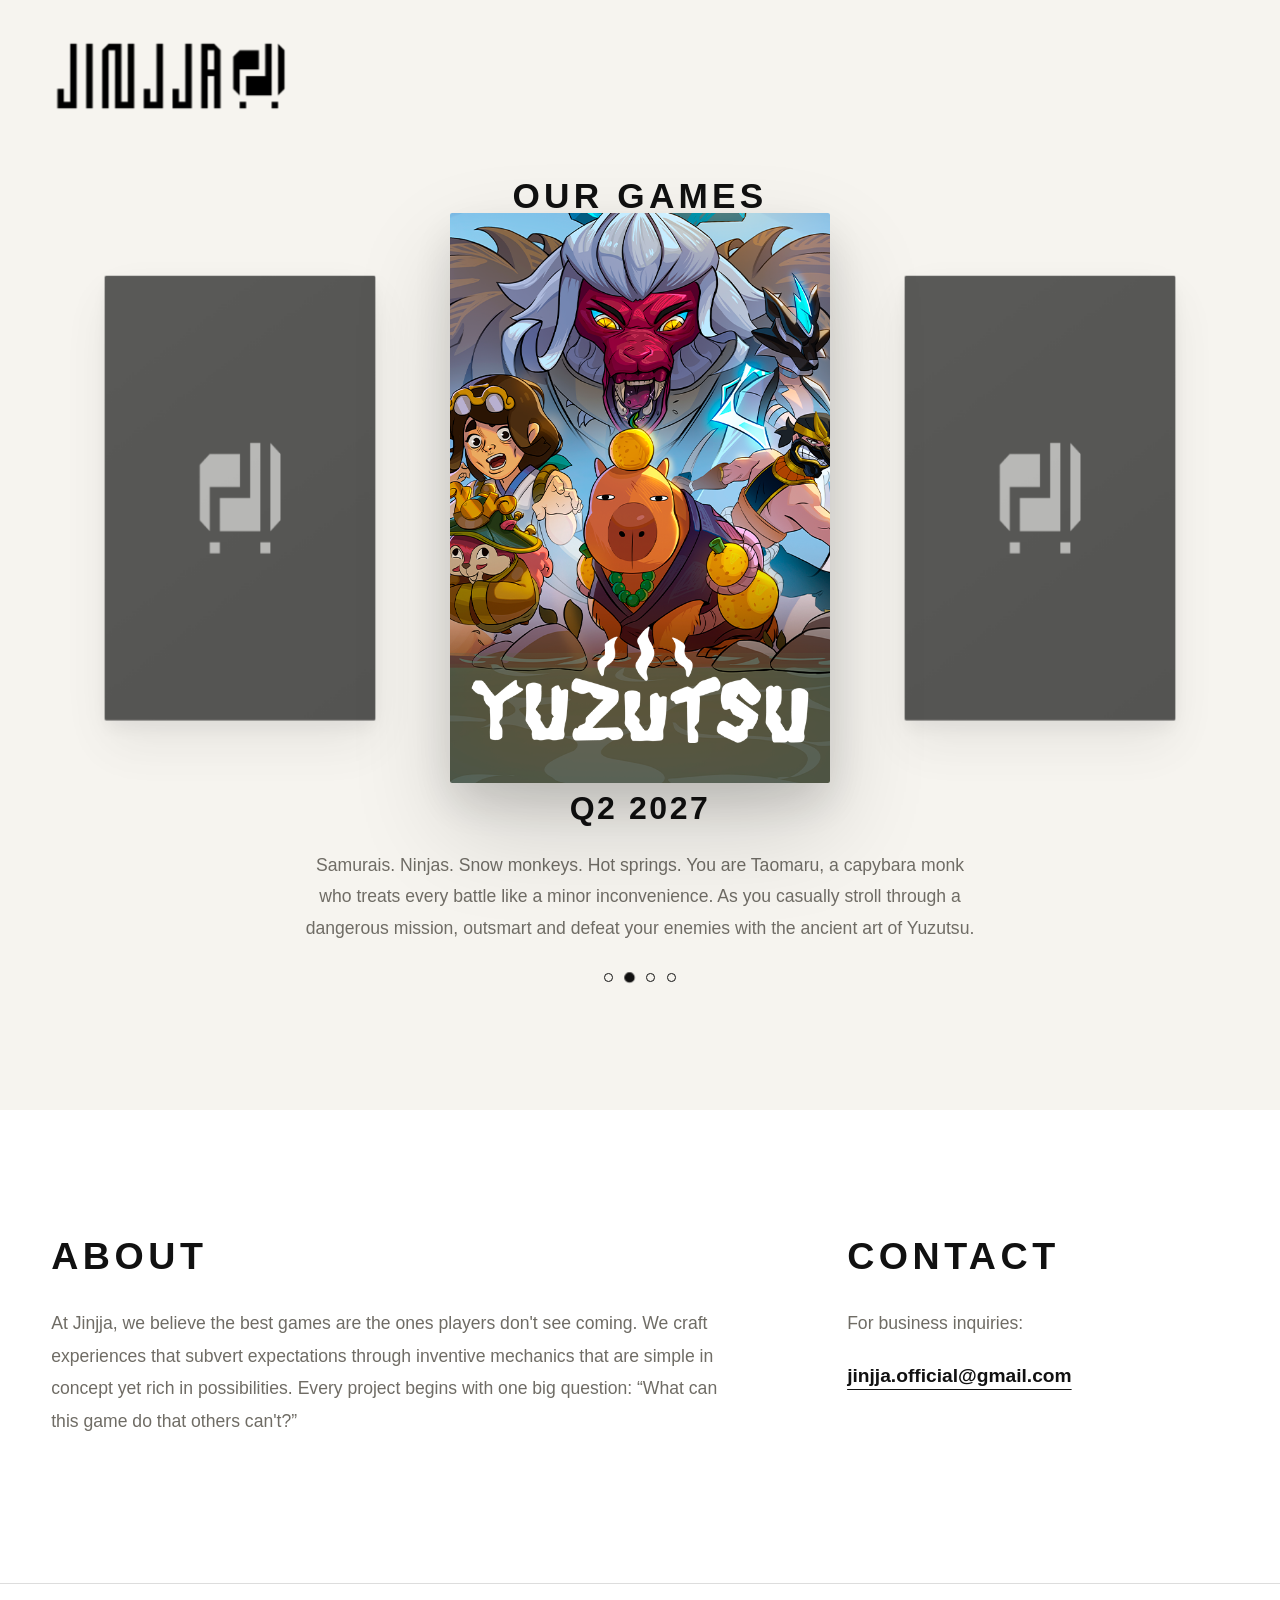
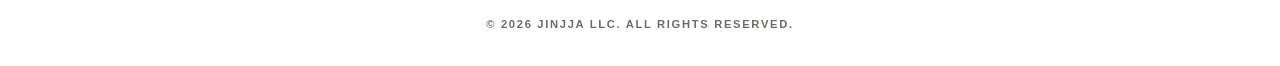
==== index.html @ f7dde22a "Home Page" ====
<!DOCTYPE html>
<html lang="en">
<head>
    <meta charset="UTF-8">

    <meta
        name="viewport"
        content="width=device-width, initial-scale=1.0"
    >

    <meta
        name="description"
        content="JINJJA is an independent game studio creating unexpected games with inventive mechanics."
    >

    <title>JINJJA</title>

    <link rel="stylesheet" href="style.css">
    <script src="script.js" defer></script>
</head>

<body>
    <!-- Studio logo -->
    <header class="site-header">
        <a
            class="site-logo"
            href="#top"
            aria-label="Return to the top of the JINJJA homepage"
        >
            <img
                src="assets/images/jinjja-logo.png"
                alt="JINJJA"
            >
        </a>
    </header>

    <main id="top">
        <!-- Games -->
        <section
            class="games"
            aria-labelledby="games-title"
        >
            <div class="section-container">
                <h1
                    id="games-title"
                    class="section-title"
                >
                    Our Games
                </h1>

                <div class="game-carousel">
                    <!-- Previous button -->
                    <button
                        class="carousel-button carousel-button--previous"
                        type="button"
                        aria-label="Show previous game"
                    >
                        <span aria-hidden="true">←</span>
                    </button>

                    <!-- Carousel cards -->
                    <div
                        class="carousel-viewport"
                        aria-live="polite"
                    >
                        <div class="carousel-track">
                            <!-- Unannounced game -->
                            <article
                                class="game-card game-card--placeholder"
                                data-game-title="Unannounced Game"
                                data-game-description="A future Jinjja project."
                                aria-label="Unannounced game"
                            >
                                <div class="game-card__placeholder">
                                    <img
                                    class="game-card__placeholder-logo"
                                    src="assets/images/jinjja-label.png"
                                    alt=""
                                    aria-hidden="true"
                                    >
                                </div>
                            </article>

                            <!-- Yuzutsu -->
                            <article
                                class="game-card game-card--active"
                                data-game-title="Q2 2027"
                                data-game-description="Samurais. Ninjas. Snow monkeys. Hot springs. You are Taomaru, a capybara monk who treats every battle like a minor inconvenience. As you casually stroll through a dangerous mission, outsmart and defeat your enemies with the ancient art of Yuzutsu."
                            >
                                <a
                                    class="game-card__link"
                                    href="yuzutsu.html"
                                    aria-label="Learn more about Yuzutsu"
                                >
                                    <img
                                        class="game-card__image"
                                        src="assets/images/yuzutsu-capsule.png"
                                        alt="Yuzutsu"
                                    >
                                </a>
                            </article>

                            <!-- Unannounced game -->
                            <article
                                class="game-card game-card--placeholder"
                                data-game-title="Unannounced Game"
                                data-game-description="A future Jinjja project."
                                aria-label="Unannounced game"
                            >
                                <div class="game-card__placeholder">
                                    <img
                                    class="game-card__placeholder-logo"
                                    src="assets/images/jinjja-label.png"
                                    alt=""
                                    aria-hidden="true"
                                    >
                                </div>
                            </article>

                            <!-- Unannounced game -->
                            <article
                                class="game-card game-card--placeholder"
                                data-game-title="Unannounced Game"
                                data-game-description="A future Jinjja project."
                                aria-label="Unannounced game"
                            >
                                <div class="game-card__placeholder">
                                    <img
                                    class="game-card__placeholder-logo"
                                    src="assets/images/jinjja-label.png"
                                    alt=""
                                    aria-hidden="true"
                                    >
                                </div>
                            </article>
                        </div>
                    </div>

                    <!-- Next button -->
                    <button
                        class="carousel-button carousel-button--next"
                        type="button"
                        aria-label="Show next game"
                    >
                        <span aria-hidden="true">→</span>
                    </button>
                </div>

                <!-- Active game description -->
                <div
                    class="game-description"
                    aria-live="polite"
                >
                    <h2 class="game-description__title">
                        Q2 2027
                    </h2>

                    <p class="game-description__text">
                        Samurais. Ninjas. Snow monkeys. Hot springs.
                        You are Taomaru, a capybara monk who treats
                        every battle like a minor inconvenience.
                        As you casually stroll through a dangerous
                        mission, outsmart and defeat your enemies
                        with the ancient art of Yuzutsu.
                    </p>
                </div>

                <!-- Generated automatically by JavaScript -->
                <div
                    class="carousel-pagination"
                    aria-label="Choose a game"
                ></div>
            </div>
        </section>

        <!-- Studio information -->
        <section class="studio-info">
            <div class="section-container studio-info__grid">
                <!-- About -->
                <div
                    class="about"
                    aria-labelledby="about-title"
                >
                    <h2
                        id="about-title"
                        class="section-title"
                    >
                        About
                    </h2>

                    <p>
                        At Jinjja, we believe the best games are the ones
                        players don't see coming. We craft experiences
                        that subvert expectations through inventive
                        mechanics that are simple in concept yet rich
                        in possibilities. Every project begins with one
                        big question: “What can this game do that others
                        can't?”
                    </p>
                </div>

                <!-- Contact -->
                <div
                    class="contact"
                    aria-labelledby="contact-title"
                >
                    <h2
                        id="contact-title"
                        class="section-title"
                    >
                        Contact
                    </h2>

                    <p>
                        For business inquiries:
                    </p>

                    <a
                        class="contact__email"
                        href="mailto:jinjja.official@gmail.com"
                    >
                        jinjja.official@gmail.com
                    </a>

                    <!--
                    <nav
                        class="social-links"
                        aria-label="JINJJA social media"
                    >
                        <a
                            href="mailto:jinjja.official@gmail.com"
                            aria-label="Email JINJJA"
                        >
                            Email
                        </a>

                        <a
                            href="#"
                            aria-label="JINJJA on X"
                        >
                            X
                        </a>

                        <a
                            href="#"
                            aria-label="JINJJA on YouTube"
                        >
                            YouTube
                        </a>

                        <a
                            href="#"
                            aria-label="JINJJA on Steam"
                        >
                            Steam
                        </a>

                        <a
                            href="#"
                            aria-label="JINJJA on Discord"
                        >
                            Discord
                        </a>
                    </nav>
                    -->
                </div>
            </div>
        </section>
    </main>

    <footer class="site-footer">
        <p>
            &copy; 2026 JINJJA LLC. All rights reserved.
        </p>
    </footer>
</body>
</html>
---- style.css ----
/* =========================================================
   JINJJA — LANDING PAGE
   ========================================================= */


/* ---------------------------------------------------------
   DESIGN VARIABLES
   --------------------------------------------------------- */

:root {
    --color-background: #f6f4ef;
    --color-surface: #ffffff;
    --color-text: #111111;
    --color-muted: #6f6c65;
    --color-accent: #c79a3b;
    --color-placeholder: #151515;
    --color-border: rgba(17, 17, 17, 0.14);

    --page-width: 1400px;
    --text-width: 720px;

    --section-padding: clamp(5rem, 10vw, 9rem);
    --page-padding: clamp(1.25rem, 4vw, 4rem);

    --transition-fast: 180ms ease;
    --transition-medium: 400ms cubic-bezier(0.22, 1, 0.36, 1);
    --transition-slow: 650ms cubic-bezier(0.22, 1, 0.36, 1);
}


/* ---------------------------------------------------------
   RESET
   --------------------------------------------------------- */

*,
*::before,
*::after {
    box-sizing: border-box;
}

html {
    scroll-behavior: smooth;
}

body {
    margin: 0;

    background-color: var(--color-background);
    color: var(--color-text);

    font-family:
        "Noto Sans",
        Arial,
        Helvetica,
        sans-serif;

    line-height: 1.6;
    overflow-x: hidden;
}

img {
    display: block;
    max-width: 100%;
}

button,
input,
textarea,
select {
    font: inherit;
}

button,
a {
    -webkit-tap-highlight-color: transparent;
}

a {
    color: inherit;
}

button {
    border: 0;
}


/* ---------------------------------------------------------
   ACCESSIBILITY
   --------------------------------------------------------- */

.sr-only {
    position: absolute;

    width: 1px;
    height: 1px;

    padding: 0;
    margin: -1px;

    overflow: hidden;
    clip: rect(0, 0, 0, 0);

    white-space: nowrap;
    border: 0;
}

:focus-visible {
    outline: 3px solid var(--color-accent);
    outline-offset: 5px;
}


/* ---------------------------------------------------------
   SHARED LAYOUT
   --------------------------------------------------------- */

.section-container {
    width: min(
        calc(100% - (var(--page-padding) * 2)),
        var(--page-width)
    );

    margin-inline: auto;
}

.section-title {
    margin: 0 0 1rem;

    font-size: clamp(1.4rem, 3vw, 2.2rem);
    font-weight: 750;
    line-height: 1;
    letter-spacing: 0.12em;
    text-transform: uppercase;
}

main {
    overflow: hidden;
}


/* ---------------------------------------------------------
   SITE HEADER
   --------------------------------------------------------- */

.site-header {
    position: relative;
    z-index: 100;

    display: flex;
    align-items: flex-start;

    padding:
        clamp(1.75rem, 3vw, 3rem)
        var(--page-padding)
        0;
}

.site-logo {
    display: inline-block;

    width: clamp(190px, 19vw, 310px);

    text-decoration: none;

    transition:
        transform var(--transition-medium),
        opacity var(--transition-fast);
}

.site-logo img {
    width: 100%;
    height: auto;
}

.site-logo:hover {
    transform: scale(1.025);
}

.site-logo:active {
    transform: scale(0.98);
}


/* ---------------------------------------------------------
   GAMES SECTION
   --------------------------------------------------------- */

.games {
    padding:
        clamp(2.5rem, 5vw, 4.5rem)
        0
        var(--section-padding);
}

.games .section-title {
    margin-bottom: 1rem;

    text-align: center;
}


/* ---------------------------------------------------------
   CAROUSEL
   --------------------------------------------------------- */

.game-carousel {
    position: relative;

    width: 100%;
    min-height: clamp(360px, 42vw, 540px);

    display: flex;
    align-items: center;
    justify-content: center;

    perspective: 1400px;

    user-select: none;
    touch-action: pan-y;
}

.carousel-viewport {
    position: relative;

    width: 100%;
    height: clamp(360px, 42vw, 600px);

    overflow: visible;
}

.carousel-track {
    position: relative;

    width: 100%;
    height: 100%;

    display: flex;
    align-items: center;
    justify-content: center;

    transform-style: preserve-3d;
}


/* ---------------------------------------------------------
   GAME CARDS
   --------------------------------------------------------- */

.game-card {
    position: absolute;
    top: 50%;
    left: 50%;

    width: clamp(230px, 30vw, 380px);
    aspect-ratio: 2 / 3;

    overflow: hidden;

    background-color: var(--color-surface);
    border-radius: 2px;

    box-shadow:
        0 10px 25px rgba(0, 0, 0, 0.08),
        0 30px 70px rgba(0, 0, 0, 0.1);

    cursor: pointer;

    transform:
        translate(-50%, -50%)
        scale(0.72);

    opacity: 0;
    pointer-events: none;

    transition:
        transform var(--transition-slow),
        opacity var(--transition-medium),
        filter var(--transition-medium),
        box-shadow var(--transition-medium);

    will-change: transform, opacity;
}

.game-card__link {
    display: block;

    width: 100%;
    height: 100%;

    text-decoration: none;
}

.game-card__image {
    width: 100%;
    height: 100%;

    object-fit: cover;
}


/* Active card */

.game-card--active,
.game-card.is-active {
    z-index: 5;

    transform:
        translate(-50%, -50%)
        translateZ(100px)
        scale(1);

    opacity: 1;
    filter: brightness(1);

    pointer-events: auto;
    cursor: pointer;

    box-shadow:
        0 20px 45px rgba(0, 0, 0, 0.12),
        0 45px 100px rgba(0, 0, 0, 0.16);
}


/* Previous card */

.game-card.is-previous {
    z-index: 3;

    transform:
        translate(-50%, -50%)
        translateX(clamp(-400px, -32vw, -280px))
        rotateY(24deg)
        scale(0.78);

    opacity: 0.7;
    filter: brightness(0.72);

    pointer-events: auto;
    cursor: pointer;
}


/* Next card */

.game-card.is-next {
    z-index: 3;

    transform:
        translate(-50%, -50%)
        translateX(clamp(280px, 32vw, 400px))
        rotateY(-24deg)
        scale(0.78);

    opacity: 0.7;
    filter: brightness(0.72);

    pointer-events: auto;
    cursor: pointer;
}


/* Hidden cards */

.game-card.is-hidden-left {
    z-index: 1;

    transform:
        translate(-50%, -50%)
        translateX(clamp(-520px, -45vw, -360px))
        rotateY(35deg)
        scale(0.6);

    opacity: 0;
}

.game-card.is-hidden-right {
    z-index: 1;

    transform:
        translate(-50%, -50%)
        translateX(clamp(360px, 45vw, 520px))
        rotateY(-35deg)
        scale(0.6);

    opacity: 0;
}


/* Card hover effects */

.game-card.is-previous:hover,
.game-card.is-next:hover {
    opacity: 0.9;
    filter: brightness(0.88);
}

.game-card.is-previous:hover {
    transform:
        translate(-50%, -50%)
        translateX(clamp(-400px, -32vw, -280px))
        rotateY(20deg)
        scale(0.81);
}

.game-card.is-next:hover {
    transform:
        translate(-50%, -50%)
        translateX(clamp(280px, 32vw, 400px))
        rotateY(-20deg)
        scale(0.81);
}

.game-card.is-active:hover {
    transform:
        translate(-50%, -50%)
        translateZ(115px)
        scale(1.015);
}


/* ---------------------------------------------------------
   PLACEHOLDER CARDS
   --------------------------------------------------------- */

.game-card--placeholder {
    background:
        linear-gradient(
            145deg,
            #202020,
            var(--color-placeholder)
        );
}

.game-card__placeholder {
    width: 100%;
    height: 100%;

    display: grid;
    place-items: center;

    border: 1px solid rgba(255, 255, 255, 0.07);
}

.game-card__placeholder-logo {
    width: clamp(6rem, 45%, 11rem);
    height: auto;

    object-fit: contain;

    opacity: 0.85;
}


/* ---------------------------------------------------------
   CAROUSEL ARROWS
   --------------------------------------------------------- */

.carousel-button {
    position: absolute;
    top: 50%;
    z-index: 20;

    width: 3.5rem;
    height: 3.5rem;

    display: grid;
    place-items: center;

    padding: 0;

    background-color: rgba(246, 244, 239, 0.86);
    color: var(--color-text);

    border: 1px solid var(--color-border);
    border-radius: 50%;

    font-size: 1.35rem;

    opacity: 0;
    cursor: pointer;

    backdrop-filter: blur(8px);
    -webkit-backdrop-filter: blur(8px);

    transform:
        translateY(-50%)
        scale(0.9);

    transition:
        opacity var(--transition-fast),
        transform var(--transition-medium),
        background-color var(--transition-fast);
}

.carousel-button--previous {
    left: clamp(0rem, 3vw, 2rem);
}

.carousel-button--next {
    right: clamp(0rem, 3vw, 2rem);
}

.game-carousel:hover .carousel-button,
.carousel-button:focus-visible {
    opacity: 1;

    transform:
        translateY(-50%)
        scale(1);
}

.carousel-button:hover {
    background-color: var(--color-surface);
}


/* ---------------------------------------------------------
   GAME DESCRIPTION
   --------------------------------------------------------- */

.game-description {
    min-height: 5rem;
    max-width: 680px;

    margin: 1rem auto 0;

    text-align: center;
}

.game-description__title {
    margin: 0;

    font-size: clamp(1.4rem, 3vw, 2rem);
    font-weight: 750;
    letter-spacing: 0.08em;
    text-transform: uppercase;
}

.game-description__text {
    margin: 1rem auto 0;

    color: var(--color-muted);

    font-size: clamp(0.95rem, 1.5vw, 1.1rem);
    line-height: 1.8;
}


/* Description transition */

.game-description.is-changing {
    animation: description-change 350ms ease;
}

@keyframes description-change {
    0% {
        opacity: 1;
        transform: translateY(0);
    }

    45% {
        opacity: 0;
        transform: translateY(8px);
    }

    55% {
        opacity: 0;
        transform: translateY(-8px);
    }

    100% {
        opacity: 1;
        transform: translateY(0);
    }
}


/* ---------------------------------------------------------
   PAGINATION
   --------------------------------------------------------- */

.carousel-pagination {
    display: flex;
    align-items: center;
    justify-content: center;
    gap: 0.75rem;

    margin-top: 1.75rem;
}

.carousel-dot {
    width: 0.55rem;
    height: 0.55rem;

    padding: 0;

    background-color: transparent;
    border: 1px solid var(--color-text);
    border-radius: 50%;

    cursor: pointer;

    transition:
        transform var(--transition-medium),
        background-color var(--transition-fast),
        opacity var(--transition-fast);
}

.carousel-dot:hover {
    transform: scale(1.25);
}

.carousel-dot--active,
.carousel-dot.is-active {
    background-color: var(--color-text);

    transform: scale(1.15);
}


/* ---------------------------------------------------------
   ABOUT AND CONTACT
   --------------------------------------------------------- */

.studio-info {
    padding:
        var(--section-padding)
        0;

    background-color: var(--color-surface);
}

.studio-info__grid {
    display: grid;
    grid-template-columns:
        minmax(0, 1.4fr)
        minmax(260px, 0.8fr);

    gap: clamp(4rem, 10vw, 9rem);

    align-items: start;
}

.studio-info .section-title {
    margin-bottom: 2rem;

    font-size: clamp(1.5rem, 3vw, 2.35rem);
}

.about p,
.contact p {
    margin-top: 0;

    color: var(--color-muted);

    font-size: clamp(1rem, 1.4vw, 1.1rem);
    line-height: 1.85;
}

.about__mark {
    width: clamp(3.5rem, 6vw, 5rem);

    margin-top: 3rem;

    opacity: 0.95;
}


/* ---------------------------------------------------------
   CONTACT
   --------------------------------------------------------- */

.contact__email {
    display: inline-block;

    margin-top: 0.25rem;

    font-size: clamp(1rem, 1.7vw, 1.2rem);
    font-weight: 700;

    text-decoration-thickness: 1px;
    text-underline-offset: 0.35em;

    transition:
        color var(--transition-fast),
        text-decoration-color var(--transition-fast);
}

.contact__email:hover {
    color: var(--color-accent);
}

.social-links {
    display: flex;
    flex-wrap: wrap;
    gap: 0.75rem 1.25rem;

    margin-top: 2.5rem;
}

.social-links a {
    position: relative;

    font-size: 0.85rem;
    font-weight: 700;
    letter-spacing: 0.12em;

    text-decoration: none;
    text-transform: uppercase;
}

.social-links a::after {
    content: "";

    position: absolute;
    left: 0;
    bottom: -0.35rem;

    width: 100%;
    height: 1px;

    background-color: currentColor;

    transform: scaleX(0);
    transform-origin: right;

    transition: transform var(--transition-medium);
}

.social-links a:hover::after {
    transform: scaleX(1);
    transform-origin: left;
}


/* ---------------------------------------------------------
   FOOTER
   --------------------------------------------------------- */

.site-footer {
    padding:
        2rem
        var(--page-padding);

    background-color: var(--color-surface);
    border-top: 1px solid var(--color-border);

    text-align: center;
}

.site-footer p {
    margin: 0;

    color: var(--color-muted);

    font-size: 0.7rem;
    font-weight: 600;
    letter-spacing: 0.15em;
    text-transform: uppercase;
}


/* ---------------------------------------------------------
   TABLET
   --------------------------------------------------------- */

@media (max-width: 900px) {
    .site-logo {
        width: clamp(180px, 30vw, 250px);
    }

    .studio-info__grid {
        grid-template-columns: 1fr;
        gap: 5rem;
    }

    .carousel-button {
        opacity: 1;
    }

    .carousel-button--previous {
        left: 0;
    }

    .carousel-button--next {
        right: 0;
    }
}


/* ---------------------------------------------------------
   MOBILE
   --------------------------------------------------------- */

@media (max-width: 650px) {
    :root {
        --section-padding: 5.5rem;
    }

    .site-header {
        padding-top: 1.5rem;
    }

    .site-logo {
        width: min(55vw, 220px);
    }

    .games {
        padding-top: 3.5rem;
    }

    .section-title {
        margin-bottom: 2rem;

        font-size: 1.8rem;
    }

    .game-carousel,
    .carousel-viewport {
        min-height: 430px;
        height: 430px;
    }

    .game-card {
        width: min(62vw, 265px);
    }

    .game-card.is-previous {
        transform:
            translate(-50%, -50%)
            translateX(-48vw)
            rotateY(18deg)
            scale(0.7);
    }

    .game-card.is-next {
        transform:
            translate(-50%, -50%)
            translateX(48vw)
            rotateY(-18deg)
            scale(0.7);
    }

    .game-card.is-previous:hover {
        transform:
            translate(-50%, -50%)
            translateX(-48vw)
            rotateY(18deg)
            scale(0.7);
    }

    .game-card.is-next:hover {
        transform:
            translate(-50%, -50%)
            translateX(48vw)
            rotateY(-18deg)
            scale(0.7);
    }

    .carousel-button {
        width: 3rem;
        height: 3rem;

        background-color: rgba(246, 244, 239, 0.94);
    }

    .game-description {
        min-height: 10rem;

        padding-inline: 1rem;
        margin-top: 2rem;
    }

    .studio-info__grid {
        gap: 4.5rem;
    }
}


/* ---------------------------------------------------------
   REDUCED MOTION
   --------------------------------------------------------- */

@media (prefers-reduced-motion: reduce) {
    html {
        scroll-behavior: auto;
    }

    *,
    *::before,
    *::after {
        animation-duration: 0.01ms !important;
        animation-iteration-count: 1 !important;
        scroll-behavior: auto !important;
        transition-duration: 0.01ms !important;
    }
}
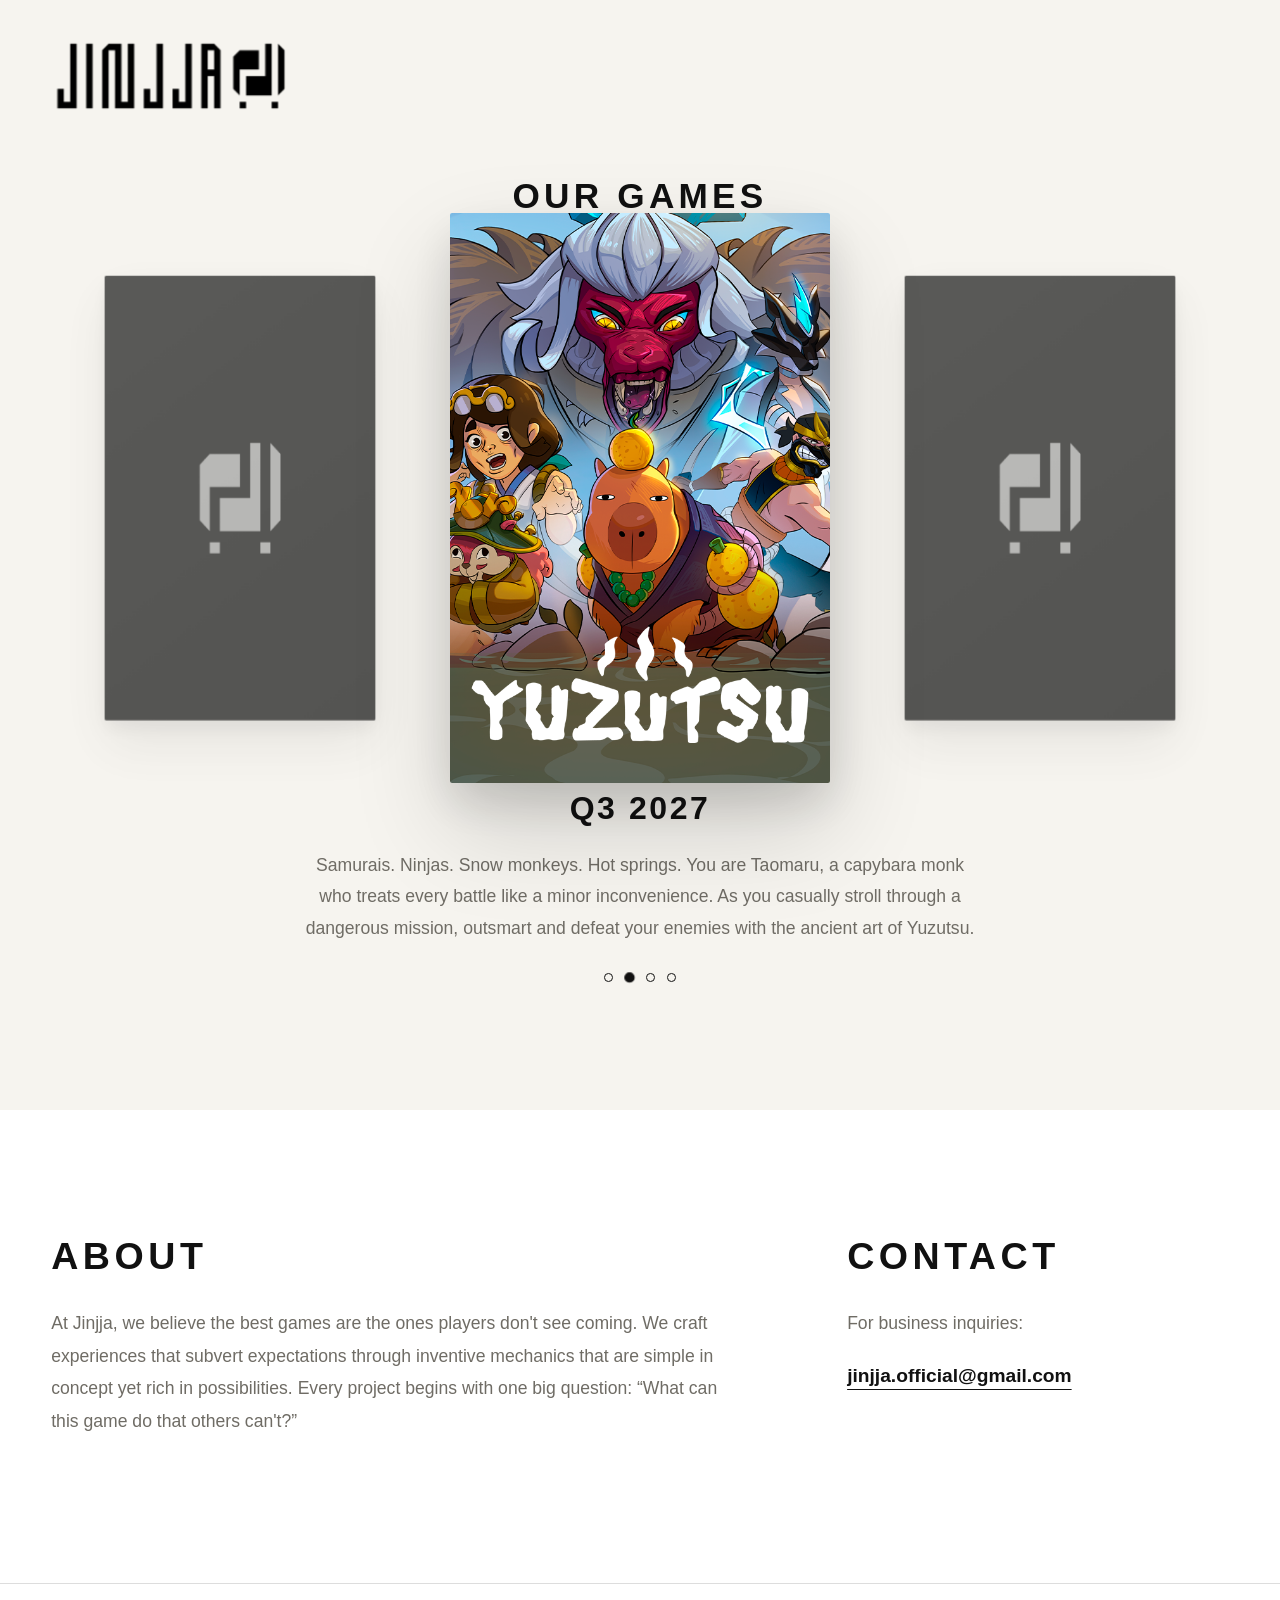
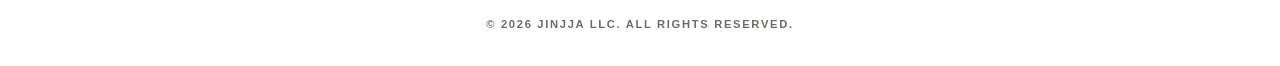
==== commit 4e5d618f: "Yuzutsu Screenshot Fix" ====
--- a/index.html
+++ b/index.html
@@ -1,5 +1,16 @@
 <!DOCTYPE html>
 <html lang="en">
+
+<!-- Google tag (gtag.js) -->
+<script async src="https://www.googletagmanager.com/gtag/js?id=G-5N782JCL40"></script>
+<script>
+  window.dataLayer = window.dataLayer || [];
+  function gtag(){dataLayer.push(arguments);}
+  gtag('js', new Date());
+
+  gtag('config', 'G-5N782JCL40');
+</script>
+
 <head>
     <meta charset="UTF-8">
 
@@ -15,8 +26,14 @@
 
     <title>JINJJA</title>
 
-    <link rel="stylesheet" href="style.css">
-    <script src="script.js" defer></script>
+    <link
+    rel="icon"
+    type="image/png"
+    href="assets/images/jinjja/jinjja-monogram.png"
+    >   
+
+    <link rel="stylesheet" href="css/style.css">
+    <script src="js/script.js" defer></script>
 </head>
 
 <body>
@@ -28,7 +45,7 @@
             aria-label="Return to the top of the JINJJA homepage"
         >
             <img
-                src="assets/images/jinjja-logo.png"
+                src="assets/images/jinjja/jinjja-logo.png"
                 alt="JINJJA"
             >
         </a>
@@ -74,7 +91,7 @@
                                 <div class="game-card__placeholder">
                                     <img
                                     class="game-card__placeholder-logo"
-                                    src="assets/images/jinjja-label.png"
+                                    src="assets/images/jinjja/jinjja-label.png"
                                     alt=""
                                     aria-hidden="true"
                                     >
@@ -84,7 +101,7 @@
                             <!-- Yuzutsu -->
                             <article
                                 class="game-card game-card--active"
-                                data-game-title="Q2 2027"
+                                data-game-title="Q3 2027"
                                 data-game-description="Samurais. Ninjas. Snow monkeys. Hot springs. You are Taomaru, a capybara monk who treats every battle like a minor inconvenience. As you casually stroll through a dangerous mission, outsmart and defeat your enemies with the ancient art of Yuzutsu."
                             >
                                 <a
@@ -94,7 +111,7 @@
                                 >
                                     <img
                                         class="game-card__image"
-                                        src="assets/images/yuzutsu-capsule.png"
+                                        src="assets/images/jinjja/yuzutsu-capsule.png"
                                         alt="Yuzutsu"
                                     >
                                 </a>
@@ -110,7 +127,7 @@
                                 <div class="game-card__placeholder">
                                     <img
                                     class="game-card__placeholder-logo"
-                                    src="assets/images/jinjja-label.png"
+                                    src="assets/images/jinjja/jinjja-label.png"
                                     alt=""
                                     aria-hidden="true"
                                     >
@@ -127,7 +144,7 @@
                                 <div class="game-card__placeholder">
                                     <img
                                     class="game-card__placeholder-logo"
-                                    src="assets/images/jinjja-label.png"
+                                    src="assets/images/jinjja/jinjja-label.png"
                                     alt=""
                                     aria-hidden="true"
                                     >
--- a/css/style.css
+++ b/css/style.css
@@ -0,0 +1,897 @@
+/* =========================================================
+   JINJJA — LANDING PAGE
+   ========================================================= */
+
+
+/* ---------------------------------------------------------
+   DESIGN VARIABLES
+   --------------------------------------------------------- */
+
+:root {
+    --color-background: #f6f4ef;
+    --color-surface: #ffffff;
+    --color-text: #111111;
+    --color-muted: #6f6c65;
+    --color-accent: #c79a3b;
+    --color-placeholder: #151515;
+    --color-border: rgba(17, 17, 17, 0.14);
+
+    --page-width: 1400px;
+    --text-width: 720px;
+
+    --section-padding: clamp(5rem, 10vw, 9rem);
+    --page-padding: clamp(1.25rem, 4vw, 4rem);
+
+    --transition-fast: 180ms ease;
+    --transition-medium: 400ms cubic-bezier(0.22, 1, 0.36, 1);
+    --transition-slow: 650ms cubic-bezier(0.22, 1, 0.36, 1);
+}
+
+
+/* ---------------------------------------------------------
+   RESET
+   --------------------------------------------------------- */
+
+*,
+*::before,
+*::after {
+    box-sizing: border-box;
+}
+
+html {
+    scroll-behavior: smooth;
+}
+
+body {
+    margin: 0;
+
+    background-color: var(--color-background);
+    color: var(--color-text);
+
+    font-family:
+        "Noto Sans",
+        Arial,
+        Helvetica,
+        sans-serif;
+
+    line-height: 1.6;
+    overflow-x: hidden;
+}
+
+img {
+    display: block;
+    max-width: 100%;
+}
+
+button,
+input,
+textarea,
+select {
+    font: inherit;
+}
+
+button,
+a {
+    -webkit-tap-highlight-color: transparent;
+}
+
+a {
+    color: inherit;
+}
+
+button {
+    border: 0;
+}
+
+
+/* ---------------------------------------------------------
+   ACCESSIBILITY
+   --------------------------------------------------------- */
+
+.sr-only {
+    position: absolute;
+
+    width: 1px;
+    height: 1px;
+
+    padding: 0;
+    margin: -1px;
+
+    overflow: hidden;
+    clip: rect(0, 0, 0, 0);
+
+    white-space: nowrap;
+    border: 0;
+}
+
+:focus-visible {
+    outline: 3px solid var(--color-accent);
+    outline-offset: 5px;
+}
+
+
+/* ---------------------------------------------------------
+   SHARED LAYOUT
+   --------------------------------------------------------- */
+
+.section-container {
+    width: min(
+        calc(100% - (var(--page-padding) * 2)),
+        var(--page-width)
+    );
+
+    margin-inline: auto;
+}
+
+.section-title {
+    margin: 0 0 1rem;
+
+    font-size: clamp(1.4rem, 3vw, 2.2rem);
+    font-weight: 750;
+    line-height: 1;
+    letter-spacing: 0.12em;
+    text-transform: uppercase;
+}
+
+main {
+    overflow: hidden;
+}
+
+
+/* ---------------------------------------------------------
+   SITE HEADER
+   --------------------------------------------------------- */
+
+.site-header {
+    position: relative;
+    z-index: 100;
+
+    display: flex;
+    align-items: flex-start;
+
+    padding:
+        clamp(1.75rem, 3vw, 3rem)
+        var(--page-padding)
+        0;
+}
+
+.site-logo {
+    display: inline-block;
+
+    width: clamp(190px, 19vw, 310px);
+
+    text-decoration: none;
+
+    transition:
+        transform var(--transition-medium),
+        opacity var(--transition-fast);
+}
+
+.site-logo img {
+    width: 100%;
+    height: auto;
+}
+
+.site-logo:hover {
+    transform: scale(1.025);
+}
+
+.site-logo:active {
+    transform: scale(0.98);
+}
+
+
+/* ---------------------------------------------------------
+   GAMES SECTION
+   --------------------------------------------------------- */
+
+.games {
+    padding:
+        clamp(2.5rem, 5vw, 4.5rem)
+        0
+        var(--section-padding);
+}
+
+.games .section-title {
+    margin-bottom: 1rem;
+
+    text-align: center;
+}
+
+
+/* ---------------------------------------------------------
+   CAROUSEL
+   --------------------------------------------------------- */
+
+.game-carousel {
+    position: relative;
+
+    width: 100%;
+    min-height: clamp(360px, 42vw, 540px);
+
+    display: flex;
+    align-items: center;
+    justify-content: center;
+
+    perspective: 1400px;
+
+    user-select: none;
+    touch-action: pan-y;
+}
+
+.carousel-viewport {
+    position: relative;
+
+    width: 100%;
+    height: clamp(360px, 42vw, 600px);
+
+    overflow: visible;
+}
+
+.carousel-track {
+    position: relative;
+
+    width: 100%;
+    height: 100%;
+
+    display: flex;
+    align-items: center;
+    justify-content: center;
+
+    transform-style: preserve-3d;
+}
+
+
+/* ---------------------------------------------------------
+   GAME CARDS
+   --------------------------------------------------------- */
+
+.game-card {
+    position: absolute;
+    top: 50%;
+    left: 50%;
+
+    width: clamp(230px, 30vw, 380px);
+    aspect-ratio: 2 / 3;
+
+    overflow: hidden;
+
+    background-color: var(--color-surface);
+    border-radius: 2px;
+
+    box-shadow:
+        0 10px 25px rgba(0, 0, 0, 0.08),
+        0 30px 70px rgba(0, 0, 0, 0.1);
+
+    cursor: pointer;
+
+    transform:
+        translate(-50%, -50%)
+        scale(0.72);
+
+    opacity: 0;
+    pointer-events: none;
+
+    transition:
+        transform var(--transition-slow),
+        opacity var(--transition-medium),
+        filter var(--transition-medium),
+        box-shadow var(--transition-medium);
+
+    will-change: transform, opacity;
+}
+
+.game-card__link {
+    display: block;
+
+    width: 100%;
+    height: 100%;
+
+    text-decoration: none;
+}
+
+.game-card__image {
+    width: 100%;
+    height: 100%;
+
+    object-fit: cover;
+}
+
+
+/* Active card */
+
+.game-card--active,
+.game-card.is-active {
+    z-index: 5;
+
+    transform:
+        translate(-50%, -50%)
+        translateZ(100px)
+        scale(1);
+
+    opacity: 1;
+    filter: brightness(1);
+
+    pointer-events: auto;
+    cursor: pointer;
+
+    box-shadow:
+        0 20px 45px rgba(0, 0, 0, 0.12),
+        0 45px 100px rgba(0, 0, 0, 0.16);
+}
+
+
+/* Previous card */
+
+.game-card.is-previous {
+    z-index: 3;
+
+    transform:
+        translate(-50%, -50%)
+        translateX(clamp(-400px, -32vw, -280px))
+        rotateY(24deg)
+        scale(0.78);
+
+    opacity: 0.7;
+    filter: brightness(0.72);
+
+    pointer-events: auto;
+    cursor: pointer;
+}
+
+
+/* Next card */
+
+.game-card.is-next {
+    z-index: 3;
+
+    transform:
+        translate(-50%, -50%)
+        translateX(clamp(280px, 32vw, 400px))
+        rotateY(-24deg)
+        scale(0.78);
+
+    opacity: 0.7;
+    filter: brightness(0.72);
+
+    pointer-events: auto;
+    cursor: pointer;
+}
+
+
+/* Hidden cards */
+
+.game-card.is-hidden-left {
+    z-index: 1;
+
+    transform:
+        translate(-50%, -50%)
+        translateX(clamp(-520px, -45vw, -360px))
+        rotateY(35deg)
+        scale(0.6);
+
+    opacity: 0;
+}
+
+.game-card.is-hidden-right {
+    z-index: 1;
+
+    transform:
+        translate(-50%, -50%)
+        translateX(clamp(360px, 45vw, 520px))
+        rotateY(-35deg)
+        scale(0.6);
+
+    opacity: 0;
+}
+
+
+/* Card hover effects */
+
+.game-card.is-previous:hover,
+.game-card.is-next:hover {
+    opacity: 0.9;
+    filter: brightness(0.88);
+}
+
+.game-card.is-previous:hover {
+    transform:
+        translate(-50%, -50%)
+        translateX(clamp(-400px, -32vw, -280px))
+        rotateY(20deg)
+        scale(0.81);
+}
+
+.game-card.is-next:hover {
+    transform:
+        translate(-50%, -50%)
+        translateX(clamp(280px, 32vw, 400px))
+        rotateY(-20deg)
+        scale(0.81);
+}
+
+.game-card.is-active:hover {
+    transform:
+        translate(-50%, -50%)
+        translateZ(115px)
+        scale(1.015);
+}
+
+
+/* ---------------------------------------------------------
+   PLACEHOLDER CARDS
+   --------------------------------------------------------- */
+
+.game-card--placeholder {
+    background:
+        linear-gradient(
+            145deg,
+            #202020,
+            var(--color-placeholder)
+        );
+}
+
+.game-card__placeholder {
+    width: 100%;
+    height: 100%;
+
+    display: grid;
+    place-items: center;
+
+    border: 1px solid rgba(255, 255, 255, 0.07);
+}
+
+.game-card__placeholder-logo {
+    width: clamp(6rem, 45%, 11rem);
+    height: auto;
+
+    object-fit: contain;
+
+    opacity: 0.85;
+}
+
+
+/* ---------------------------------------------------------
+   CAROUSEL ARROWS
+   --------------------------------------------------------- */
+
+.carousel-button {
+    position: absolute;
+    top: 50%;
+    z-index: 20;
+
+    width: 3.5rem;
+    height: 3.5rem;
+
+    display: grid;
+    place-items: center;
+
+    padding: 0;
+
+    background-color: rgba(246, 244, 239, 0.86);
+    color: var(--color-text);
+
+    border: 1px solid var(--color-border);
+    border-radius: 50%;
+
+    font-size: 1.35rem;
+
+    opacity: 0;
+    cursor: pointer;
+
+    backdrop-filter: blur(8px);
+    -webkit-backdrop-filter: blur(8px);
+
+    transform:
+        translateY(-50%)
+        scale(0.9);
+
+    transition:
+        opacity var(--transition-fast),
+        transform var(--transition-medium),
+        background-color var(--transition-fast);
+}
+
+.carousel-button--previous {
+    left: clamp(0rem, 3vw, 2rem);
+}
+
+.carousel-button--next {
+    right: clamp(0rem, 3vw, 2rem);
+}
+
+.game-carousel:hover .carousel-button,
+.carousel-button:focus-visible {
+    opacity: 1;
+
+    transform:
+        translateY(-50%)
+        scale(1);
+}
+
+.carousel-button:hover {
+    background-color: var(--color-surface);
+}
+
+
+/* ---------------------------------------------------------
+   GAME DESCRIPTION
+   --------------------------------------------------------- */
+
+.game-description {
+    min-height: 5rem;
+    max-width: 680px;
+
+    margin: 1rem auto 0;
+
+    text-align: center;
+}
+
+.game-description__title {
+    margin: 0;
+
+    font-size: clamp(1.4rem, 3vw, 2rem);
+    font-weight: 750;
+    letter-spacing: 0.08em;
+    text-transform: uppercase;
+}
+
+.game-description__text {
+    margin: 1rem auto 0;
+
+    color: var(--color-muted);
+
+    font-size: clamp(0.95rem, 1.5vw, 1.1rem);
+    line-height: 1.8;
+}
+
+
+/* Description transition */
+
+.game-description.is-changing {
+    animation: description-change 350ms ease;
+}
+
+@keyframes description-change {
+    0% {
+        opacity: 1;
+        transform: translateY(0);
+    }
+
+    45% {
+        opacity: 0;
+        transform: translateY(8px);
+    }
+
+    55% {
+        opacity: 0;
+        transform: translateY(-8px);
+    }
+
+    100% {
+        opacity: 1;
+        transform: translateY(0);
+    }
+}
+
+
+/* ---------------------------------------------------------
+   PAGINATION
+   --------------------------------------------------------- */
+
+.carousel-pagination {
+    display: flex;
+    align-items: center;
+    justify-content: center;
+    gap: 0.75rem;
+
+    margin-top: 1.75rem;
+}
+
+.carousel-dot {
+    width: 0.55rem;
+    height: 0.55rem;
+
+    padding: 0;
+
+    background-color: transparent;
+    border: 1px solid var(--color-text);
+    border-radius: 50%;
+
+    cursor: pointer;
+
+    transition:
+        transform var(--transition-medium),
+        background-color var(--transition-fast),
+        opacity var(--transition-fast);
+}
+
+.carousel-dot:hover {
+    transform: scale(1.25);
+}
+
+.carousel-dot--active,
+.carousel-dot.is-active {
+    background-color: var(--color-text);
+
+    transform: scale(1.15);
+}
+
+
+/* ---------------------------------------------------------
+   ABOUT AND CONTACT
+   --------------------------------------------------------- */
+
+.studio-info {
+    padding:
+        var(--section-padding)
+        0;
+
+    background-color: var(--color-surface);
+}
+
+.studio-info__grid {
+    display: grid;
+    grid-template-columns:
+        minmax(0, 1.4fr)
+        minmax(260px, 0.8fr);
+
+    gap: clamp(4rem, 10vw, 9rem);
+
+    align-items: start;
+}
+
+.studio-info .section-title {
+    margin-bottom: 2rem;
+
+    font-size: clamp(1.5rem, 3vw, 2.35rem);
+}
+
+.about p,
+.contact p {
+    margin-top: 0;
+
+    color: var(--color-muted);
+
+    font-size: clamp(1rem, 1.4vw, 1.1rem);
+    line-height: 1.85;
+}
+
+.about__mark {
+    width: clamp(3.5rem, 6vw, 5rem);
+
+    margin-top: 3rem;
+
+    opacity: 0.95;
+}
+
+
+/* ---------------------------------------------------------
+   CONTACT
+   --------------------------------------------------------- */
+
+.contact__email {
+    display: inline-block;
+
+    margin-top: 0.25rem;
+
+    font-size: clamp(1rem, 1.7vw, 1.2rem);
+    font-weight: 700;
+
+    text-decoration-thickness: 1px;
+    text-underline-offset: 0.35em;
+
+    transition:
+        color var(--transition-fast),
+        text-decoration-color var(--transition-fast);
+}
+
+.contact__email:hover {
+    color: var(--color-accent);
+}
+
+.social-links {
+    display: flex;
+    flex-wrap: wrap;
+    gap: 0.75rem 1.25rem;
+
+    margin-top: 2.5rem;
+}
+
+.social-links a {
+    position: relative;
+
+    font-size: 0.85rem;
+    font-weight: 700;
+    letter-spacing: 0.12em;
+
+    text-decoration: none;
+    text-transform: uppercase;
+}
+
+.social-links a::after {
+    content: "";
+
+    position: absolute;
+    left: 0;
+    bottom: -0.35rem;
+
+    width: 100%;
+    height: 1px;
+
+    background-color: currentColor;
+
+    transform: scaleX(0);
+    transform-origin: right;
+
+    transition: transform var(--transition-medium);
+}
+
+.social-links a:hover::after {
+    transform: scaleX(1);
+    transform-origin: left;
+}
+
+
+/* ---------------------------------------------------------
+   FOOTER
+   --------------------------------------------------------- */
+
+.site-footer {
+    padding:
+        2rem
+        var(--page-padding);
+
+    background-color: var(--color-surface);
+    border-top: 1px solid var(--color-border);
+
+    text-align: center;
+}
+
+.site-footer p {
+    margin: 0;
+
+    color: var(--color-muted);
+
+    font-size: 0.7rem;
+    font-weight: 600;
+    letter-spacing: 0.15em;
+    text-transform: uppercase;
+}
+
+
+/* ---------------------------------------------------------
+   TABLET
+   --------------------------------------------------------- */
+
+@media (max-width: 900px) {
+    .site-logo {
+        width: clamp(180px, 30vw, 250px);
+    }
+
+    .studio-info__grid {
+        grid-template-columns: 1fr;
+        gap: 5rem;
+    }
+
+    .carousel-button {
+        opacity: 1;
+    }
+
+    .carousel-button--previous {
+        left: 0;
+    }
+
+    .carousel-button--next {
+        right: 0;
+    }
+}
+
+
+/* ---------------------------------------------------------
+   MOBILE
+   --------------------------------------------------------- */
+
+@media (max-width: 650px) {
+    :root {
+        --section-padding: 5.5rem;
+    }
+
+    .site-header {
+        padding-top: 1.5rem;
+    }
+
+    .site-logo {
+        width: min(55vw, 220px);
+    }
+
+    .games {
+        padding-top: 3.5rem;
+    }
+
+    .section-title {
+        margin-bottom: 2rem;
+
+        font-size: 1.8rem;
+    }
+
+    .game-carousel,
+    .carousel-viewport {
+        min-height: 430px;
+        height: 430px;
+    }
+
+    .game-card {
+        width: min(62vw, 265px);
+    }
+
+    .game-card.is-previous {
+        transform:
+            translate(-50%, -50%)
+            translateX(-48vw)
+            rotateY(18deg)
+            scale(0.7);
+    }
+
+    .game-card.is-next {
+        transform:
+            translate(-50%, -50%)
+            translateX(48vw)
+            rotateY(-18deg)
+            scale(0.7);
+    }
+
+    .game-card.is-previous:hover {
+        transform:
+            translate(-50%, -50%)
+            translateX(-48vw)
+            rotateY(18deg)
+            scale(0.7);
+    }
+
+    .game-card.is-next:hover {
+        transform:
+            translate(-50%, -50%)
+            translateX(48vw)
+            rotateY(-18deg)
+            scale(0.7);
+    }
+
+    .carousel-button {
+        width: 3rem;
+        height: 3rem;
+
+        background-color: rgba(246, 244, 239, 0.94);
+    }
+
+    .game-description {
+        min-height: 10rem;
+
+        padding-inline: 1rem;
+        margin-top: 2rem;
+    }
+
+    .studio-info__grid {
+        gap: 4.5rem;
+    }
+}
+
+
+/* ---------------------------------------------------------
+   REDUCED MOTION
+   --------------------------------------------------------- */
+
+@media (prefers-reduced-motion: reduce) {
+    html {
+        scroll-behavior: auto;
+    }
+
+    *,
+    *::before,
+    *::after {
+        animation-duration: 0.01ms !important;
+        animation-iteration-count: 1 !important;
+        scroll-behavior: auto !important;
+        transition-duration: 0.01ms !important;
+    }
+}
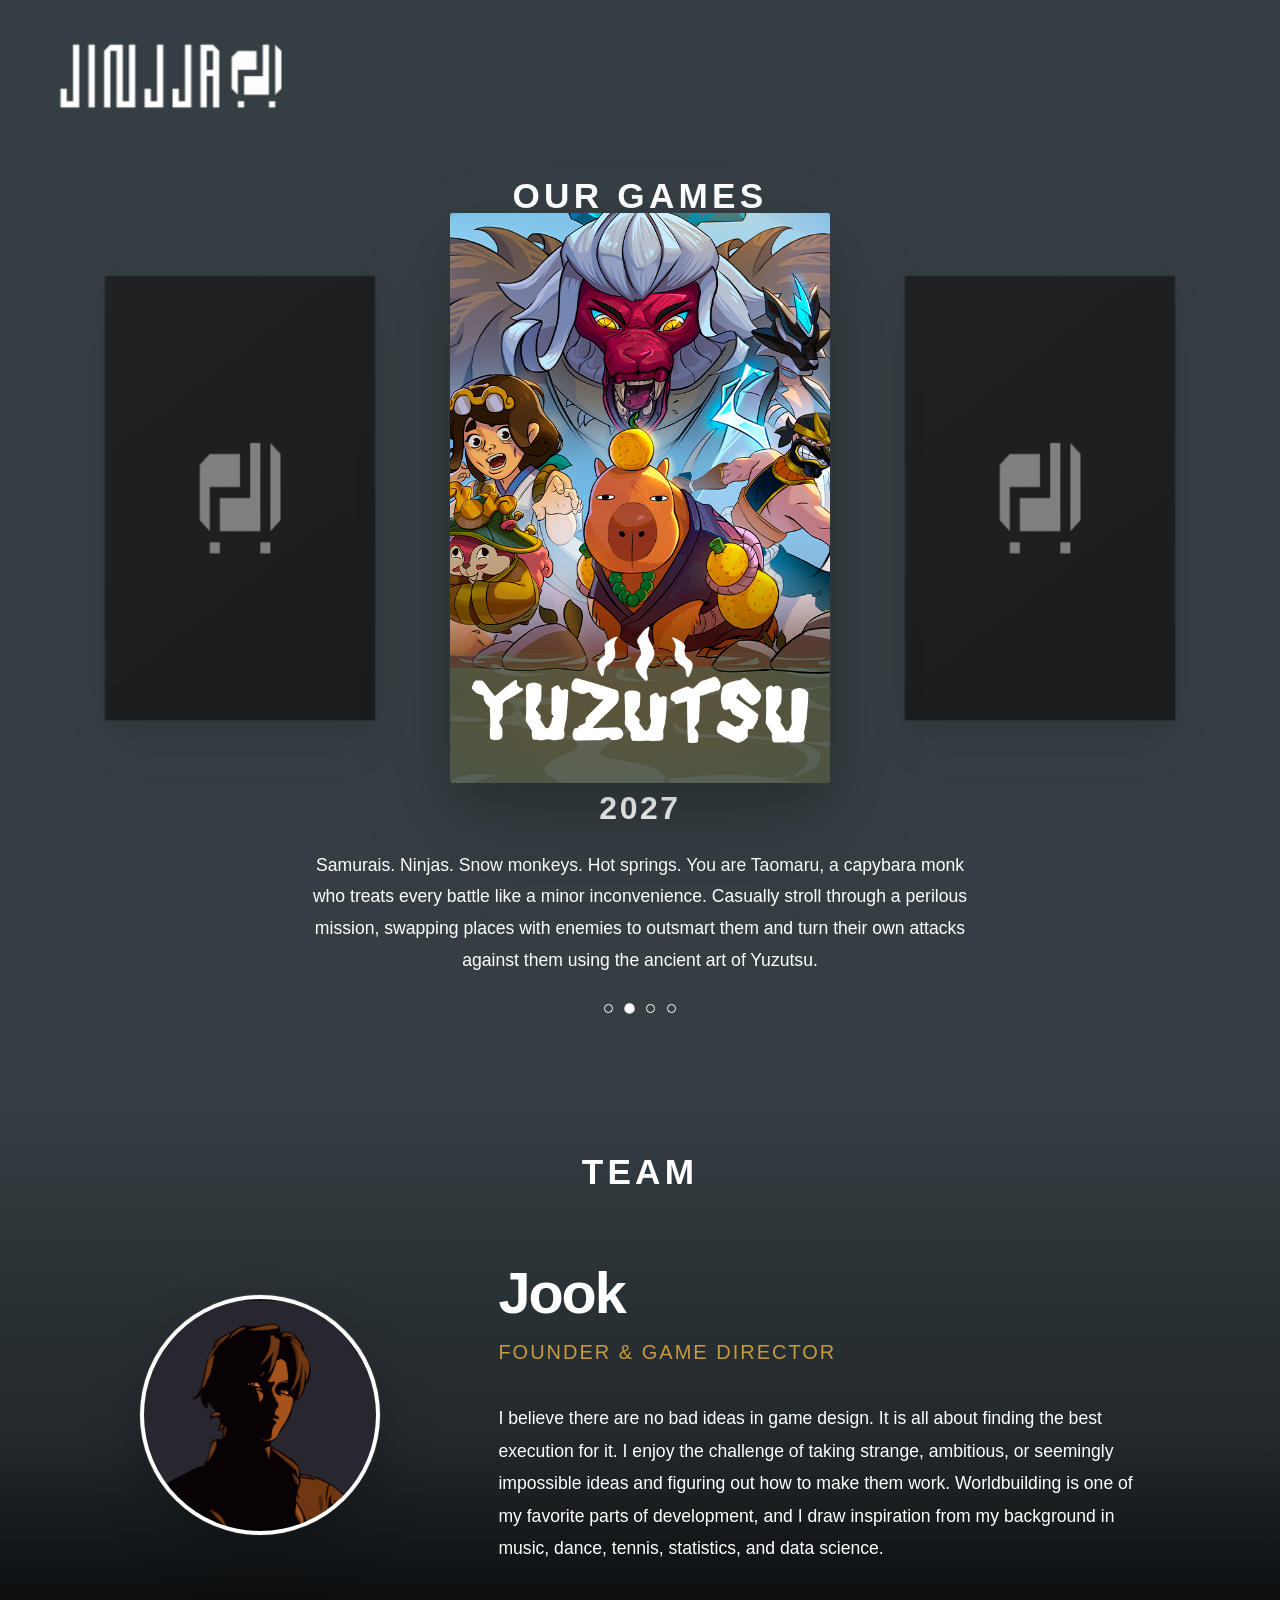
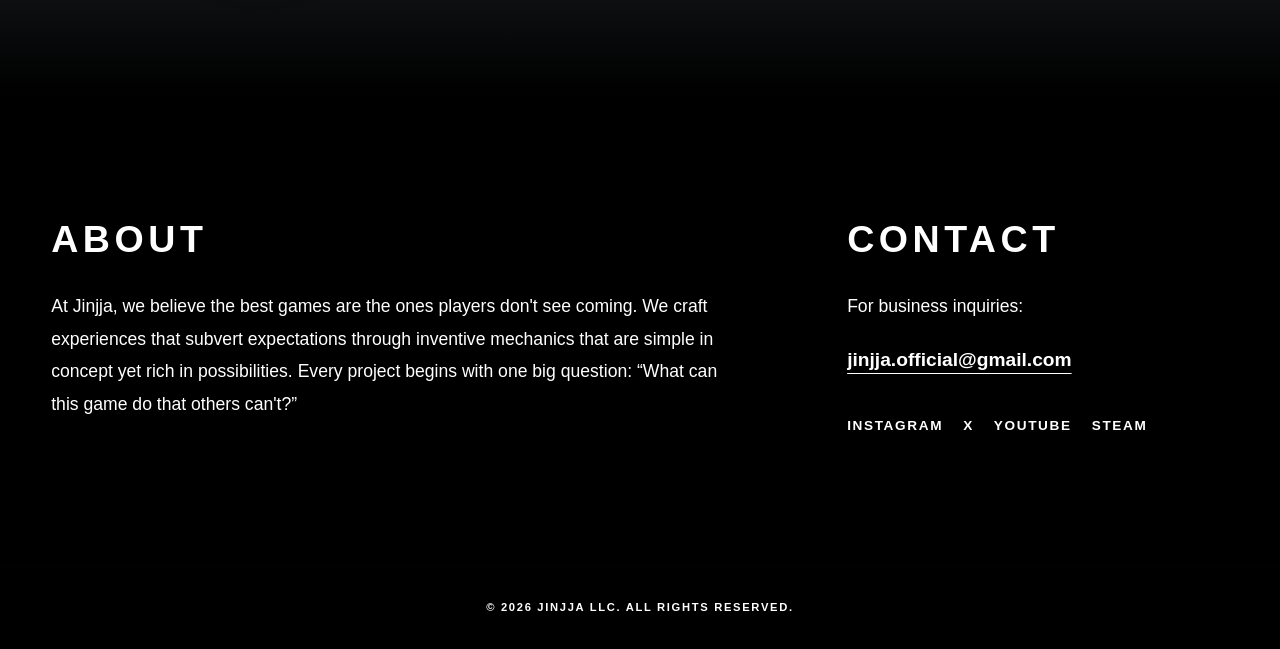
==== commit 1246d3d4: "Team Profile + Contacts" ====
--- a/index.html
+++ b/index.html
@@ -2,14 +2,15 @@
 <html lang="en">
 
 <!-- Google tag (gtag.js) -->
-<script async src="https://www.googletagmanager.com/gtag/js?id=G-5N782JCL40"></script>
+<script async src="https://www.googletagmanager.com/gtag/js?id=G-JM4FBG57YD"></script>
 <script>
   window.dataLayer = window.dataLayer || [];
   function gtag(){dataLayer.push(arguments);}
   gtag('js', new Date());
 
-  gtag('config', 'G-5N782JCL40');
+  gtag('config', 'G-JM4FBG57YD');
 </script>
+
 
 <head>
     <meta charset="UTF-8">
@@ -45,7 +46,7 @@
             aria-label="Return to the top of the JINJJA homepage"
         >
             <img
-                src="assets/images/jinjja/jinjja-logo.png"
+                src="assets/images/jinjja/jinjja-logo-W.png"
                 alt="JINJJA"
             >
         </a>
@@ -101,8 +102,8 @@
                             <!-- Yuzutsu -->
                             <article
                                 class="game-card game-card--active"
-                                data-game-title="Q3 2027"
-                                data-game-description="Samurais. Ninjas. Snow monkeys. Hot springs. You are Taomaru, a capybara monk who treats every battle like a minor inconvenience. As you casually stroll through a dangerous mission, outsmart and defeat your enemies with the ancient art of Yuzutsu."
+                                data-game-title="2027"
+                                data-game-description="Samurais. Ninjas. Snow monkeys. Hot springs. You are Taomaru, a capybara monk who treats every battle like a minor inconvenience. Casually stroll through a perilous mission, swapping places with enemies to outsmart them and turn their own attacks against them using the ancient art of Yuzutsu."
                             >
                                 <a
                                     class="game-card__link"
@@ -190,6 +191,48 @@
             </div>
         </section>
 
+        <!-- Team -->
+        <section
+            class="team"
+            aria-labelledby="team-title"
+        >
+            <div class="section-container">
+                <h2
+                    id="team-title"
+                    class="section-title"
+                >
+                    Team
+                </h2>
+
+                <article class="team-profile">
+                    <div class="team-profile__portrait-frame">
+                        <div
+                            class="team-profile__portrait-mask"
+                            role="img"
+                            aria-label="Portrait of Jook"
+                        ></div>
+                    </div>
+
+                    <div class="team-profile__content">
+                        <h3 class="team-profile__name">
+                            Jook
+                        </h3>
+
+                        <p class="team-profile__role">
+                            Founder &amp; Game Director
+                        </p>
+
+                        <p class="team-profile__description">
+                            I believe there are no bad ideas in game design. It is all about finding the best execution for it. 
+                            I enjoy the challenge of taking strange, ambitious, or seemingly impossible ideas and figuring out 
+                            how to make them work. Worldbuilding is one of my favorite parts of development, and I draw 
+                            inspiration from my background in music, dance, tennis, statistics, and data science.
+                        </p>
+                    </div>
+                </article>
+            </div>
+        </section>
+
         <!-- Studio information -->
         <section class="studio-info">
             <div class="section-container studio-info__grid">
@@ -239,20 +282,23 @@
                         jinjja.official@gmail.com
                     </a>
 
-                    <!--
                     <nav
                         class="social-links"
                         aria-label="JINJJA social media"
                     >
                         <a
-                            href="mailto:jinjja.official@gmail.com"
-                            aria-label="Email JINJJA"
+                            href="#"
+                            target="_blank"
+                            rel="noopener noreferrer"
+                            aria-label="Instagram"
                         >
-                            Email
+                            Instagram
                         </a>
 
                         <a
                             href="#"
+                            target="_blank"
+                            rel="noopener noreferrer"
                             aria-label="JINJJA on X"
                         >
                             X
@@ -260,6 +306,8 @@
 
                         <a
                             href="#"
+                            target="_blank"
+                            rel="noopener noreferrer"
                             aria-label="JINJJA on YouTube"
                         >
                             YouTube
@@ -267,19 +315,13 @@
 
                         <a
                             href="#"
+                            target="_blank"
+                            rel="noopener noreferrer"
                             aria-label="JINJJA on Steam"
                         >
                             Steam
                         </a>
-
-                        <a
-                            href="#"
-                            aria-label="JINJJA on Discord"
-                        >
-                            Discord
-                        </a>
                     </nav>
-                    -->
                 </div>
             </div>
         </section>
--- a/css/style.css
+++ b/css/style.css
@@ -8,10 +8,10 @@
    --------------------------------------------------------- */
 
 :root {
-    --color-background: #f6f4ef;
-    --color-surface: #ffffff;
-    --color-text: #111111;
-    --color-muted: #6f6c65;
+    --color-background: #353E43;
+    --color-surface: #000000;
+    --color-text: #ffffff;
+    --color-muted: #ffffff;
     --color-accent: #c79a3b;
     --color-placeholder: #151515;
     --color-border: rgba(17, 17, 17, 0.14);
@@ -189,7 +189,7 @@
     padding:
         clamp(2.5rem, 5vw, 4.5rem)
         0
-        var(--section-padding);
+        clamp(3rem, 6vw, 5rem);
 }
 
 .games .section-title {
@@ -468,7 +468,7 @@
 
     padding: 0;
 
-    background-color: rgba(246, 244, 239, 0.86);
+    background-color: rgba(14, 13, 10, 0.86);
     color: var(--color-text);
 
     border: 1px solid var(--color-border);
@@ -619,6 +619,126 @@
 
 
 /* ---------------------------------------------------------
+   TEAM
+   --------------------------------------------------------- */
+
+.team {
+    padding:
+        clamp(2.5rem, 5vw, 4.5rem)
+        0
+        var(--section-padding);
+
+    background:
+        linear-gradient(
+            180deg,
+            var(--color-background) 0%,
+            #22282c 58%,
+            var(--color-surface) 100%
+        );
+}
+
+.team .section-title {
+    margin-bottom: clamp(3rem, 6vw, 5.5rem);
+
+    text-align: center;
+}
+
+.team-profile {
+    width: min(100%, 1000px);
+
+    display: grid;
+    grid-template-columns:
+        minmax(240px, 320px)
+        minmax(0, 1fr);
+
+    gap: clamp(1.5rem, 3vw, 2.5rem);
+    align-items: center;
+
+    margin-inline: auto;
+}
+
+.team-profile__portrait-frame {
+    width: 75%;
+    aspect-ratio: 1;
+
+    padding: 4px;
+
+    background-color: var(--color-text);
+    border-radius: 50%;
+
+    box-shadow:
+        0 22px 55px rgba(0, 0, 0, 0.22),
+        0 0 0 1px rgba(255, 255, 255, 0.08);
+}
+
+.team-profile__portrait-mask {
+    width: 100%;
+    height: 100%;
+
+    overflow: hidden;
+    border-radius: 50%;
+
+    background-color: var(--color-placeholder);
+    background-image: url("../assets/images/jinjja/Jook_Portrait.png");
+    background-repeat: no-repeat;
+    background-size: 150%;
+    background-position: 45% -1%;
+}
+
+.team-profile__portrait {
+    position: absolute;
+    top: 50%;
+    left: 50%;
+
+    width: 150%;
+    height: 150%;
+
+    max-width: none;
+    object-fit: cover;
+
+    transform: translate(-47%, -50%);
+}
+
+.team-profile__content {
+    max-width: none;
+    width: 100%;
+}
+
+.team-profile__name {
+    margin: 0;
+
+    font-size: clamp(2.25rem, 4.5vw, 4rem);
+    font-weight: 600;
+    line-height: 0.95;
+    letter-spacing: -0.035em;
+}
+
+.team-profile__role {
+    margin: 1.15rem 0 0;
+
+    color: var(--color-accent);
+
+    font-size: clamp(0.95rem, 1.6vw, 1.25rem);
+    font-weight: 500;
+    line-height: 1.35;
+    letter-spacing: 0.1em;
+    text-transform: uppercase;
+}
+
+.team-profile__description {
+    width: 100%;
+    max-width: none;
+
+    margin: clamp(1.5rem, 3vw, 2.25rem) 0 0;
+
+    color: var(--color-muted);
+
+    font-size: clamp(1rem, 1.4vw, 1.1rem);
+    line-height: 1.85;
+}
+
+
+/* ---------------------------------------------------------
    ABOUT AND CONTACT
    --------------------------------------------------------- */
 
@@ -772,6 +892,14 @@
     .studio-info__grid {
         grid-template-columns: 1fr;
         gap: 5rem;
+    }
+
+    .team-profile {
+        grid-template-columns:
+            minmax(220px, 320px)
+            minmax(0, 1fr);
+
+        gap: clamp(2.5rem, 7vw, 4.5rem);
     }
 
     .carousel-button {
@@ -873,6 +1001,32 @@
 
     .studio-info__grid {
         gap: 4.5rem;
+    }
+
+    .team .section-title {
+        margin-bottom: 3rem;
+    }
+
+    .team-profile {
+        grid-template-columns: 1fr;
+        gap: 2.5rem;
+
+        text-align: center;
+    }
+
+    .team-profile__portrait-frame {
+        width: min(74vw, 310px);
+
+        margin-inline: auto;
+    }
+
+    .team-profile__content,
+    .team-profile__description {
+        margin-inline: auto;
+    }
+
+    .team-profile__name {
+        font-size: clamp(2.75rem, 14vw, 4.25rem);
     }
 }
 
